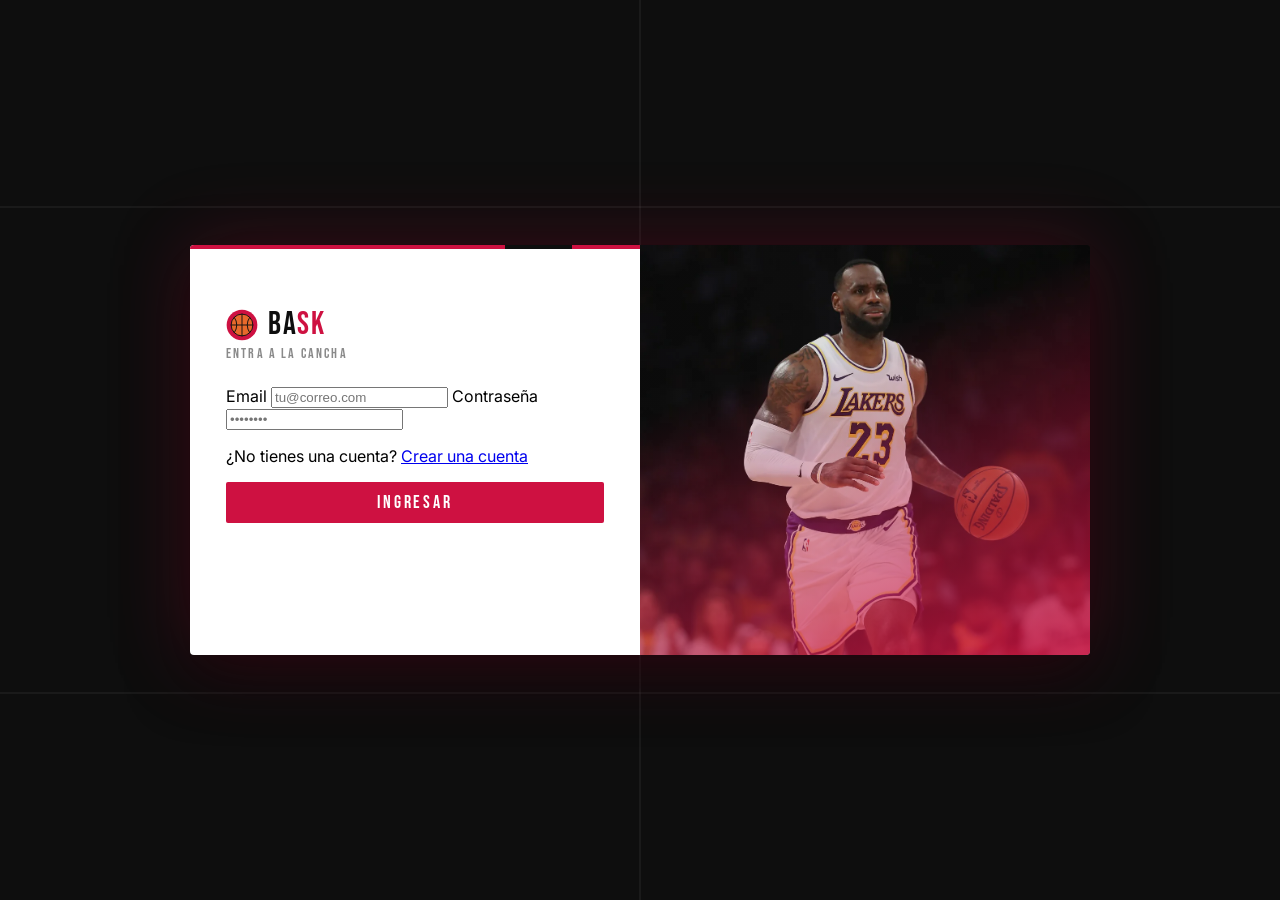
==== index.html @ f9efda5d "first commit" ====
<!DOCTYPE html>
<html lang="es">

<head>
    <meta charset="UTF-8">
    <meta name="viewport" content="width=device-width, initial-scale=1.0">
    <title>Basket</title>
    <link rel="preconnect" href="https://fonts.googleapis.com" />
    <link rel="preconnect" href="https://fonts.gstatic.com" crossorigin />
    <link href="https://fonts.googleapis.com/css2?family=Bebas+Neue&family=Inter:wght@400;600;700&display=swap"
        rel="stylesheet" />
    <link rel="stylesheet" href="css/style.css" />
</head>

<body>
    <main class="contenedor-global">
        <section class="panel-derecha">
            <div class="formulario">
                <div class="marca">
                    <img src="img/img/logo.svg" alt="Logotipo de Bask">
                    <h1>Ba<span>sk</span></h1>
                </div>
                <p class="subtitulo">Entra a la cancha</p>

                <form action="inicio.html">
                    <label for="email">Email</label>
                    <input type="email" id="email" placeholder="tu@correo.com" autocomplete="email" required />

                    <label for="password">Contraseña</label>
                    <input type="password" id="password" placeholder="••••••••" autocomplete="current-password"
                        required />

                    <p>¿No tienes una cuenta? <a href="registro.html">Crear una cuenta</a></p>

                    <div class="botones">
                        <input type="submit" value="Ingresar" />
                    </div>
                </form>
            </div>
        </section>

        <section class="panel-izquierda"></section>
    </main>
</body>

</html>
---- css/style.css ----
/* ===== Variables ===== */
:root {
    --negro: #0e0e0e;
    --rojo: #ce1141;
    --rojo-oscuro: #a30d33;
    --gris: #8a8a8a;
    --linea: rgba(255, 255, 255, 0.05);
    --fuente-titulo: "Bebas Neue", sans-serif;
    --fuente-texto: "Inter", sans-serif;
}

*,
*::before,
*::after {
    box-sizing: border-box;
}

/* ===== Fondo de cancha ===== */
body {
    margin: 0;
    min-height: 100vh;
    display: grid;
    place-items: center;
    font-family: var(--fuente-texto);
    background-color: var(--negro);
    background-image:
        linear-gradient(90deg, transparent calc(50% - 1px), var(--linea) calc(50% - 1px) calc(50% + 1px), transparent calc(50% + 1px)),
        linear-gradient(180deg, transparent calc(23% - 1px), var(--linea) calc(23% - 1px) calc(23% + 1px), transparent calc(23% + 1px)),
        linear-gradient(180deg, transparent calc(77% - 1px), var(--linea) calc(77% - 1px) calc(77% + 1px), transparent calc(77% + 1px));
}

/* ===== Tarjeta ===== */
.contenedor-global {
    width: min(900px, 92vw);
    min-height: 410px;
    display: grid;
    grid-template-columns: 1fr 1fr;
    border-radius: 4px;
    overflow: hidden;
    box-shadow: 0 0 80px rgba(206, 17, 65, 0.25), 0 20px 60px rgba(0, 0, 0, 0.6);
}

/* ===== Panel del formulario (se ve a la izquierda) ===== */
.panel-derecha {
    position: relative;
    padding: 4rem 2.25rem;
    background: #fff;
}

.panel-derecha::before {
    content: "";
    position: absolute;
    inset: 0 0 auto;
    height: 4px;
    background: linear-gradient(90deg, var(--rojo) 70%, var(--negro) 70% 85%, var(--rojo) 85%);
}

/* ===== Marca ===== */
.marca {
    display: flex;
    align-items: center;
    gap: 0.6rem;
}

.marca img {
    width: 2rem;
    height: 2rem;
}

.marca h1 {
    margin: 0;
    font: 400 2rem/1 var(--fuente-titulo);
    letter-spacing: 0.06em;
    color: var(--negro);
}

.marca h1 span {
    color: var(--rojo);
}

.subtitulo {
    margin: 0.4rem 0 1.5rem;
    font: 400 0.9rem/1 var(--fuente-titulo);
    letter-spacing: 0.15em;
    text-transform: uppercase;
    color: var(--gris);
}

/* ===== Campos ===== */
.formularios label {
    display: block;
    margin-bottom: 0.35rem;
    font-size: 0.65rem;
    font-weight: 700;
    letter-spacing: 0.1em;
    text-transform: uppercase;
    color: var(--negro);
}

.formularios input:not([type="submit"]) {
    width: 100%;
    height: 2.25rem;
    margin-bottom: 0.9rem;
    padding: 0 0.75rem;
    font: 0.8rem var(--fuente-texto);
    color: var(--negro);
    background: #f5f5f5;
    border: 1px solid #e2e2e2;
    border-radius: 2px;
}

.formularios input:not([type="submit"])::placeholder {
    color: #999;
}

.formularios input:not([type="submit"]):focus {
    outline: none;
    border-color: var(--rojo);
    box-shadow: 0 0 0 3px rgba(206, 17, 65, 0.15);
}

.formularios form p {
    margin: 0 0 1.1rem;
    font-size: 0.72rem;
    color: var(--gris);
}

.formularios a {
    font-weight: 700;
    color: var(--rojo);
    text-decoration: none;
}

.formularios a:hover {
    text-decoration: underline;
}

/* ===== Botón ===== */
.botones input[type="submit"] {
    width: 100%;
    height: 2.6rem;
    font: 400 1.15rem var(--fuente-titulo);
    letter-spacing: 0.15em;
    color: #fff;
    background-color: var(--rojo);
    border: 0;
    border-radius: 2px;
    cursor: pointer;
    transition: background-color 0.2s, transform 0.2s;
}

.botones input[type="submit"]:hover {
    background-color: var(--rojo-oscuro);
    transform: translateY(-2px);
}

.botones input[type="submit"]:active {
    background-color: var(--rojo-oscuro);
    transform: translateY(0);
}

.botones input[type="submit"]:focus-visible {
    outline: 3px solid var(--negro);
    outline-offset: 3px;
}

/* ===== Panel de imagen (se ve a la derecha) ===== */
.panel-izquierda {
    background-image:
        linear-gradient(160deg, rgba(14, 14, 14, 0.15) 30%, rgba(206, 17, 65, 0.85) 100%),
        url("../img/img/LeBron-James-Los-Angeles-Lakers-Staples-Center-2019.webp");
    background-size: cover;
    background-position: top;
}

/* ===== Móvil ===== */
@media (max-width: 700px) {
    .contenedor-global {
        grid-template-columns: 1fr;
    }

    .panel-izquierda {
        min-height: 240px;
    }
}


.fila {
    display: grid;
    grid-template-columns: 1fr 1fr;
    gap: 12px;
}

.fila>div {
    display: flex;
    flex-direction: column;
    gap: 6px;
}

.panel-izquierda.azul {
    background-image:
        linear-gradient(160deg, rgba(14, 14, 14, 0.15) 30%, rgba(206, 17, 65, 0.85) 100%),
        url("../img/img/8faafbe6-usatsi_2120524.jpg");
    background-position: center 45%;
    object-position: center top;
}

.formularios select {
    width: 100%;
    height: 2.25rem;
    margin-bottom: 0.9rem;
    padding: 0 0.75rem;
    font: 0.8rem var(--fuente-texto);
    color: var(--negro);
    background: #f5f5f5;
    border: 1px solid #e2e2e2;
    border-radius: 2px;
}

.formularios select:focus {
    outline: none;
    border-color: var(--rojo);
    box-shadow: 0 0 0 3px rgba(206, 17, 65, 0.15);
}
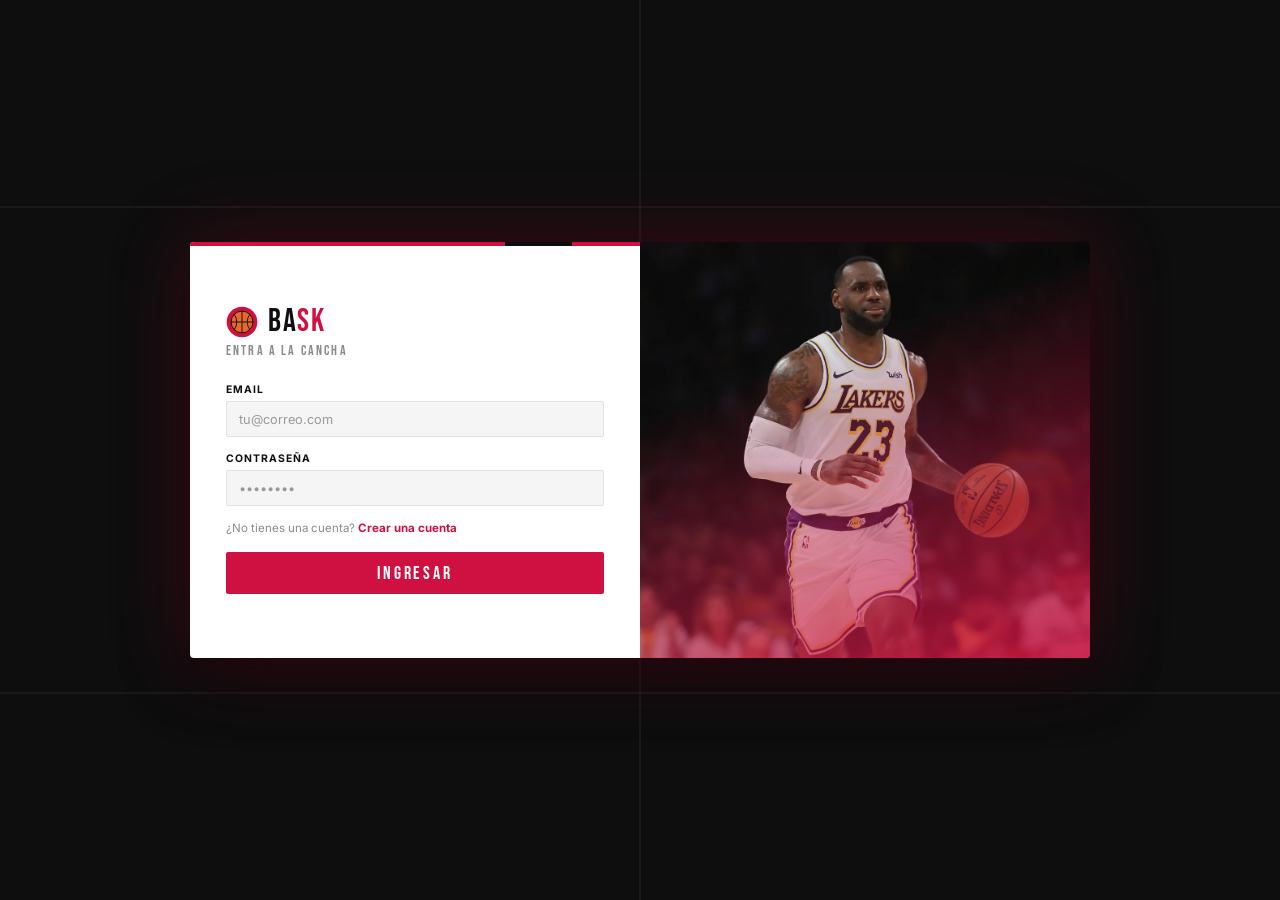
==== commit 68feacc3: "first commit" ====
--- a/index.html
+++ b/index.html
@@ -15,7 +15,7 @@
 <body>
     <main class="contenedor-global">
         <section class="panel-derecha">
-            <div class="formulario">
+            <div class="formularios">
                 <div class="marca">
                     <img src="img/img/logo.svg" alt="Logotipo de Bask">
                     <h1>Ba<span>sk</span></h1>
